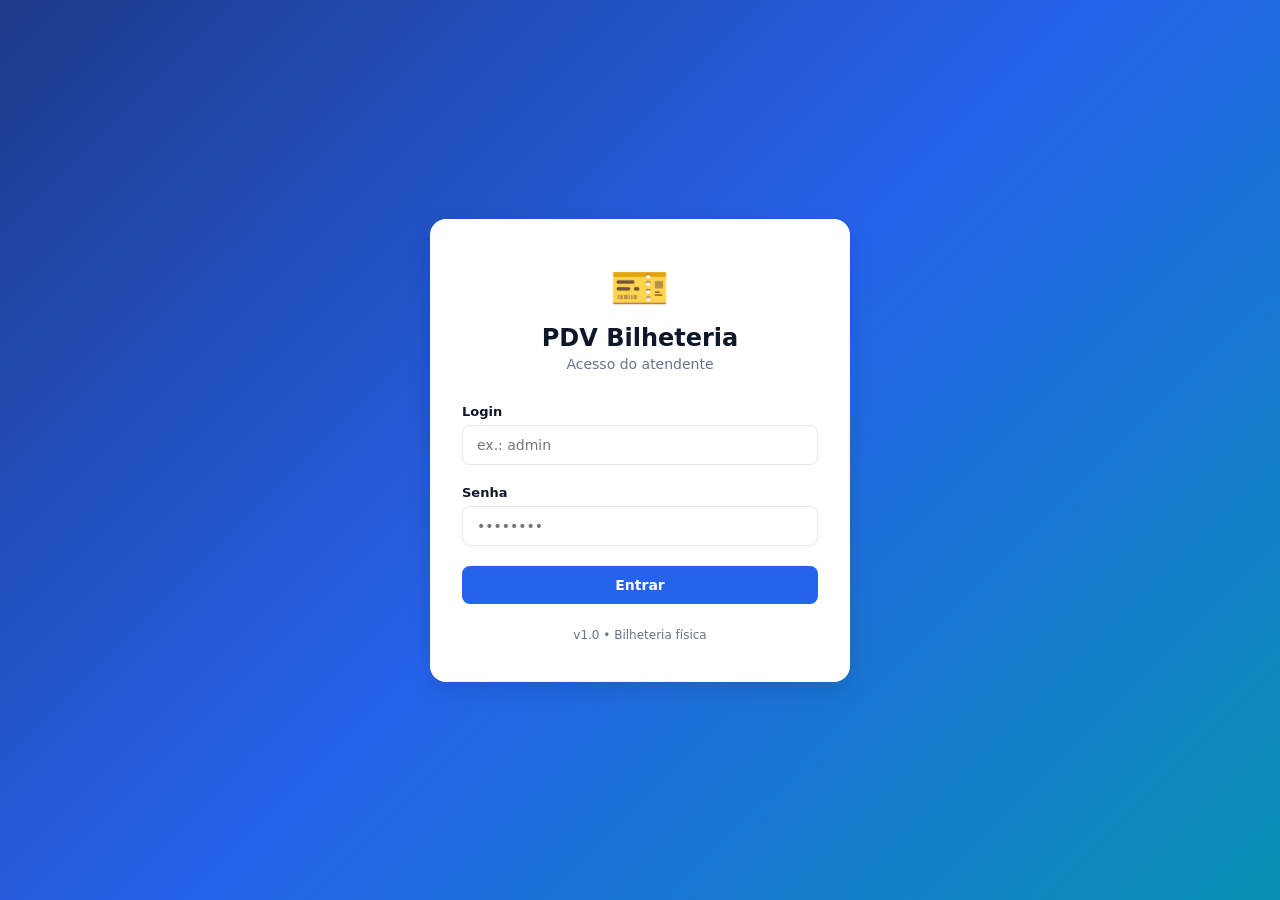
==== pdv/frontend/index.html @ 4f3d9599 "feat(pdv): adicionar frontend físico em HTML, CSS e JavaScript puro Co-authored-by: Copilot <copilot" ====
<!DOCTYPE html>
<html lang="pt-BR">
<head>
    <meta charset="UTF-8" />
    <meta name="viewport" content="width=device-width, initial-scale=1.0" />
    <title>PDV — Login do Atendente</title>
    <link rel="stylesheet" href="styles/styles.css" />
</head>
<body class="tela-login">
    <main class="card-login">
        <div class="logo">
            <span class="logo-icon">🎫</span>
            <h1>PDV Bilheteria</h1>
            <p class="subtitulo">Acesso do atendente</p>
        </div>

        <form id="form-login" novalidate>
            <div class="campo">
                <label for="login">Login</label>
                <input type="text" id="login" name="login" placeholder="ex.: admin" autocomplete="username" required />
            </div>

            <div class="campo">
                <label for="senha">Senha</label>
                <input type="password" id="senha" name="senha" placeholder="••••••••" autocomplete="current-password" required />
            </div>

            <div id="msg-erro" class="alerta alerta-erro oculto" role="alert"></div>

            <button type="submit" class="btn btn-primario btn-bloco" id="btn-entrar">
                <span class="btn-texto">Entrar</span>
                <span class="btn-spinner oculto"></span>
            </button>
        </form>

        <p class="rodape-info">v1.0 • Bilheteria física</p>
    </main>

    <script src="scripts/api.js"></script>
    <script src="scripts/auth.js"></script>
    <script src="scripts/login.js"></script>
</body>
</html>
---- pdv/frontend/styles/styles.css ----
:root {
    --cor-fundo: #0f172a;
    --cor-fundo-alt: #1e293b;
    --cor-card: #ffffff;
    --cor-card-borda: #e2e8f0;
    --cor-texto: #0f172a;
    --cor-texto-suave: #64748b;
    --cor-primaria: #2563eb;
    --cor-primaria-hover: #1d4ed8;
    --cor-sucesso: #10b981;
    --cor-erro: #ef4444;
    --cor-aviso: #f59e0b;
    --cor-disponivel: #10b981;
    --cor-vendido: #ef4444;
    --cor-reservado: #f59e0b;
    --raio: 10px;
    --sombra: 0 8px 24px rgba(2, 6, 23, 0.12);
    --sombra-leve: 0 1px 3px rgba(2, 6, 23, 0.08);
    --fonte: system-ui, -apple-system, "Segoe UI", Roboto, "Helvetica Neue", Arial, sans-serif;
}

* {
    box-sizing: border-box;
}

html, body {
    margin: 0;
    padding: 0;
    font-family: var(--fonte);
    color: var(--cor-texto);
    background: #f1f5f9;
    min-height: 100vh;
}

.oculto {
    display: none !important;
}

/* --- LOGIN --- */

.tela-login {
    background: linear-gradient(135deg, #1e3a8a 0%, #2563eb 50%, #0891b2 100%);
    display: flex;
    align-items: center;
    justify-content: center;
    padding: 24px;
}

.card-login {
    background: var(--cor-card);
    width: 100%;
    max-width: 420px;
    padding: 40px 32px;
    border-radius: 16px;
    box-shadow: var(--sombra);
}

.card-login .logo {
    text-align: center;
    margin-bottom: 32px;
}

.card-login .logo-icon {
    font-size: 48px;
    display: block;
    margin-bottom: 8px;
}

.card-login h1 {
    margin: 0;
    font-size: 24px;
    font-weight: 700;
}

.card-login .subtitulo {
    color: var(--cor-texto-suave);
    margin: 4px 0 0 0;
    font-size: 14px;
}

.rodape-info {
    text-align: center;
    color: var(--cor-texto-suave);
    font-size: 12px;
    margin-top: 24px;
    margin-bottom: 0;
}

/* --- TOPBAR --- */

.topbar {
    background: var(--cor-fundo);
    color: #f8fafc;
    padding: 14px 32px;
    display: flex;
    align-items: center;
    gap: 32px;
    box-shadow: var(--sombra-leve);
}

.topbar-marca {
    display: flex;
    align-items: center;
    gap: 8px;
    font-size: 16px;
}

.topbar-marca .logo-icon {
    font-size: 22px;
}

.topbar-nav {
    display: flex;
    gap: 8px;
    flex: 1;
}

.topbar-nav a {
    color: #cbd5e1;
    text-decoration: none;
    padding: 8px 14px;
    border-radius: 8px;
    font-size: 14px;
    font-weight: 500;
    transition: background 0.15s, color 0.15s;
}

.topbar-nav a:hover {
    background: rgba(255, 255, 255, 0.08);
    color: #ffffff;
}

.topbar-nav a.ativo {
    background: var(--cor-primaria);
    color: #ffffff;
}

.topbar-user {
    display: flex;
    align-items: center;
    gap: 12px;
    font-size: 14px;
    color: #cbd5e1;
}

/* --- CONTAINER E PAINEL --- */

.container {
    max-width: 1100px;
    margin: 32px auto;
    padding: 0 24px;
}

.painel {
    background: var(--cor-card);
    border: 1px solid var(--cor-card-borda);
    border-radius: var(--raio);
    padding: 32px;
    box-shadow: var(--sombra-leve);
}

.painel h1 {
    margin: 0 0 4px 0;
    font-size: 22px;
}

.painel-subtitulo {
    color: var(--cor-texto-suave);
    margin: 0 0 24px 0;
    font-size: 14px;
}

.painel-cabecalho {
    display: flex;
    justify-content: space-between;
    align-items: flex-start;
    gap: 16px;
    margin-bottom: 24px;
    flex-wrap: wrap;
}

.acoes-cabecalho {
    display: flex;
    gap: 8px;
    align-items: center;
}

/* --- FORMULÁRIOS --- */

.campo {
    margin-bottom: 20px;
}

.campo label {
    display: block;
    font-size: 13px;
    font-weight: 600;
    color: var(--cor-texto);
    margin-bottom: 6px;
}

.campo input[type="text"],
.campo input[type="password"],
.campo select,
select {
    width: 100%;
    padding: 11px 14px;
    border: 1px solid var(--cor-card-borda);
    border-radius: 8px;
    font-size: 14px;
    font-family: inherit;
    background: #ffffff;
    transition: border-color 0.15s, box-shadow 0.15s;
}

.campo input:focus,
.campo select:focus,
select:focus {
    outline: none;
    border-color: var(--cor-primaria);
    box-shadow: 0 0 0 3px rgba(37, 99, 235, 0.15);
}

.acoes-form {
    display: flex;
    gap: 12px;
    justify-content: flex-end;
    margin-top: 24px;
}

/* --- RADIO PAGAMENTO --- */

.grupo-radio {
    display: grid;
    grid-template-columns: repeat(auto-fit, minmax(140px, 1fr));
    gap: 10px;
}

.opcao-radio {
    border: 2px solid var(--cor-card-borda);
    border-radius: 10px;
    padding: 14px;
    cursor: pointer;
    text-align: center;
    font-weight: 500;
    transition: all 0.15s;
    user-select: none;
}

.opcao-radio:hover {
    border-color: var(--cor-primaria);
    background: #f8fafc;
}

.opcao-radio input[type="radio"] {
    display: none;
}

.opcao-radio:has(input[type="radio"]:checked) {
    border-color: var(--cor-primaria);
    background: rgba(37, 99, 235, 0.08);
    color: var(--cor-primaria);
}

/* --- GRADE DE ASSENTOS --- */

.grade-assentos {
    background: #f8fafc;
    border: 1px solid var(--cor-card-borda);
    border-radius: 8px;
    padding: 16px;
    min-height: 120px;
    max-height: 360px;
    overflow-y: auto;
}

.placeholder-grade {
    color: var(--cor-texto-suave);
    margin: 16px 0;
    text-align: center;
    font-size: 13px;
}

.setor-bloco {
    margin-bottom: 20px;
}

.setor-bloco:last-child {
    margin-bottom: 0;
}

.setor-titulo {
    font-size: 12px;
    font-weight: 700;
    color: var(--cor-texto-suave);
    text-transform: uppercase;
    letter-spacing: 0.5px;
    margin: 0 0 10px 0;
}

.linha-assentos {
    display: flex;
    flex-wrap: wrap;
    gap: 6px;
}

.assento {
    min-width: 56px;
    padding: 8px 6px;
    border: 1px solid transparent;
    border-radius: 6px;
    font-size: 12px;
    font-weight: 600;
    cursor: pointer;
    text-align: center;
    transition: all 0.15s;
    font-family: inherit;
}

.assento.disponivel {
    background: rgba(16, 185, 129, 0.15);
    color: #047857;
    border-color: rgba(16, 185, 129, 0.4);
}

.assento.disponivel:hover {
    background: var(--cor-disponivel);
    color: #ffffff;
}

.assento.vendido {
    background: #fee2e2;
    color: #b91c1c;
    cursor: not-allowed;
    opacity: 0.6;
}

.assento.reservado {
    background: #fef3c7;
    color: #b45309;
    cursor: not-allowed;
    opacity: 0.7;
}

.assento.selecionado {
    background: var(--cor-primaria) !important;
    color: #ffffff !important;
    border-color: var(--cor-primaria-hover) !important;
    transform: scale(1.05);
}

.resumo-assento {
    margin-top: 12px;
    padding: 12px 16px;
    background: rgba(37, 99, 235, 0.08);
    border: 1px solid rgba(37, 99, 235, 0.3);
    border-radius: 8px;
    font-size: 14px;
}

.resumo-assento strong {
    color: var(--cor-primaria);
}

/* --- BOTÕES --- */

.btn {
    padding: 11px 22px;
    border: none;
    border-radius: 8px;
    font-size: 14px;
    font-weight: 600;
    font-family: inherit;
    cursor: pointer;
    transition: background 0.15s, transform 0.05s;
    display: inline-flex;
    align-items: center;
    justify-content: center;
    gap: 8px;
}

.btn:active {
    transform: translateY(1px);
}

.btn:disabled {
    opacity: 0.6;
    cursor: not-allowed;
}

.btn-primario {
    background: var(--cor-primaria);
    color: #ffffff;
}

.btn-primario:hover:not(:disabled) {
    background: var(--cor-primaria-hover);
}

.btn-secundario {
    background: #ffffff;
    color: var(--cor-texto);
    border: 1px solid var(--cor-card-borda);
}

.btn-secundario:hover:not(:disabled) {
    background: #f8fafc;
}

.btn-link {
    background: transparent;
    color: #f8fafc;
    padding: 6px 12px;
    font-size: 13px;
}

.btn-link:hover {
    background: rgba(255, 255, 255, 0.1);
}

.btn-bloco {
    width: 100%;
}

.btn-spinner {
    width: 16px;
    height: 16px;
    border: 2px solid rgba(255, 255, 255, 0.3);
    border-top-color: #ffffff;
    border-radius: 50%;
    animation: girar 0.7s linear infinite;
}

@keyframes girar {
    to { 
        transform: rotate(360deg); 
    }
}

/* --- ALERTAS --- */

.alerta {
    padding: 12px 16px;
    border-radius: 8px;
    font-size: 14px;
    margin: 12px 0;
}

.alerta-erro {
    background: #fee2e2;
    color: #991b1b;
    border: 1px solid #fecaca;
}

.alerta-sucesso {
    background: #d1fae5;
    color: #065f46;
    border: 1px solid #a7f3d0;
}

/* --- CARDS DE TOTAIS --- */

.grade-totais {
    display: grid;
    grid-template-columns: repeat(auto-fit, minmax(200px, 1fr));
    gap: 16px;
    margin-bottom: 24px;
}

.card-total {
    background: #f8fafc;
    border: 1px solid var(--cor-card-borda);
    border-radius: var(--raio);
    padding: 16px 20px;
    display: flex;
    flex-direction: column;
    gap: 4px;
}

.card-label {
    color: var(--cor-texto-suave);
    font-size: 12px;
    text-transform: uppercase;
    letter-spacing: 0.5px;
    font-weight: 600;
}

.card-valor {
    font-size: 22px;
    color: var(--cor-texto);
}

/* --- TABELA --- */

.tabela-wrapper {
    overflow-x: auto;
    border: 1px solid var(--cor-card-borda);
    border-radius: var(--raio);
}

.tabela {
    width: 100%;
    border-collapse: collapse;
    font-size: 14px;
}

.tabela thead th {
    background: #f8fafc;
    text-align: left;
    padding: 12px 16px;
    font-weight: 600;
    color: var(--cor-texto-suave);
    border-bottom: 1px solid var(--cor-card-borda);
    text-transform: uppercase;
    font-size: 12px;
    letter-spacing: 0.5px;
}

.tabela tbody td {
    padding: 12px 16px;
    border-bottom: 1px solid var(--cor-card-borda);
}

.tabela tbody tr:last-child td {
    border-bottom: none;
}

.tabela tbody tr:hover {
    background: #f8fafc;
}

.alinhar-direita {
    text-align: right;
}

.celula-vazia {
    text-align: center;
    color: var(--cor-texto-suave);
    padding: 32px !important;
    font-style: italic;
}

.tag {
    display: inline-block;
    padding: 3px 10px;
    border-radius: 999px;
    font-size: 11px;
    font-weight: 600;
    text-transform: uppercase;
    letter-spacing: 0.5px;
}

.tag-dinheiro {
    background: #d1fae5;
    color: #065f46;
}

.tag-cartao {
    background: #dbeafe;
    color: #1e40af;
}

.tag-pix {
    background: #ede9fe;
    color: #5b21b6;
}

.codigo-curto {
    font-family: ui-monospace, "Cascadia Code", Menlo, Consolas, monospace;
    font-size: 12px;
    color: var(--cor-texto-suave);
}

/* --- MODAL --- */

.modal {
    position: fixed;
    inset: 0;
    background: rgba(15, 23, 42, 0.6);
    display: flex;
    align-items: center;
    justify-content: center;
    padding: 24px;
    z-index: 1000;
}

.modal-conteudo {
    background: #ffffff;
    border-radius: 14px;
    width: 100%;
    max-width: 460px;
    box-shadow: var(--sombra);
    overflow: hidden;
}

.modal-header {
    padding: 20px 24px;
    border-bottom: 1px solid var(--cor-card-borda);
}

.modal-header h2 {
    margin: 0;
    font-size: 18px;
    color: var(--cor-sucesso);
}

.modal-body {
    padding: 24px;
}

.modal-body .linha {
    display: flex;
    justify-content: space-between;
    padding: 8px 0;
    border-bottom: 1px dashed var(--cor-card-borda);
}

.modal-body .linha:last-child {
    border-bottom: none;
}

.modal-body .label {
    color: var(--cor-texto-suave);
    font-size: 13px;
}

.modal-body .valor {
    font-weight: 600;
    font-size: 14px;
}

.modal-body .valor-grande {
    font-size: 22px;
    color: var(--cor-primaria);
    font-weight: 700;
}

.modal-footer {
    padding: 16px 24px;
    border-top: 1px solid var(--cor-card-borda);
    display: flex;
    justify-content: flex-end;
    gap: 8px;
    background: #f8fafc;
}

/* --- RESPONSIVO --- */

@media (max-width: 700px) {
    .topbar {
        flex-wrap: wrap;
        padding: 12px 16px;
        gap: 12px;
    }

    .container {
        padding: 0 12px;
        margin: 16px auto;
    }

    .painel {
        padding: 20px;
    }

    .acoes-form {
        flex-direction: column-reverse;
    }

    .acoes-form .btn {
        width: 100%;
    }
}

/* --- PRINT --- */

@media print {
    body * {
        visibility: hidden;
    }

    .modal,
    .modal-conteudo,
    .modal-conteudo * {
        visibility: visible;
    }

    .modal {
        position: static;
        background: none;
    }

    .modal-footer {
        display: none;
    }

    .modal-conteudo {
        box-shadow: none;
        border: 1px solid #000;
    }
}
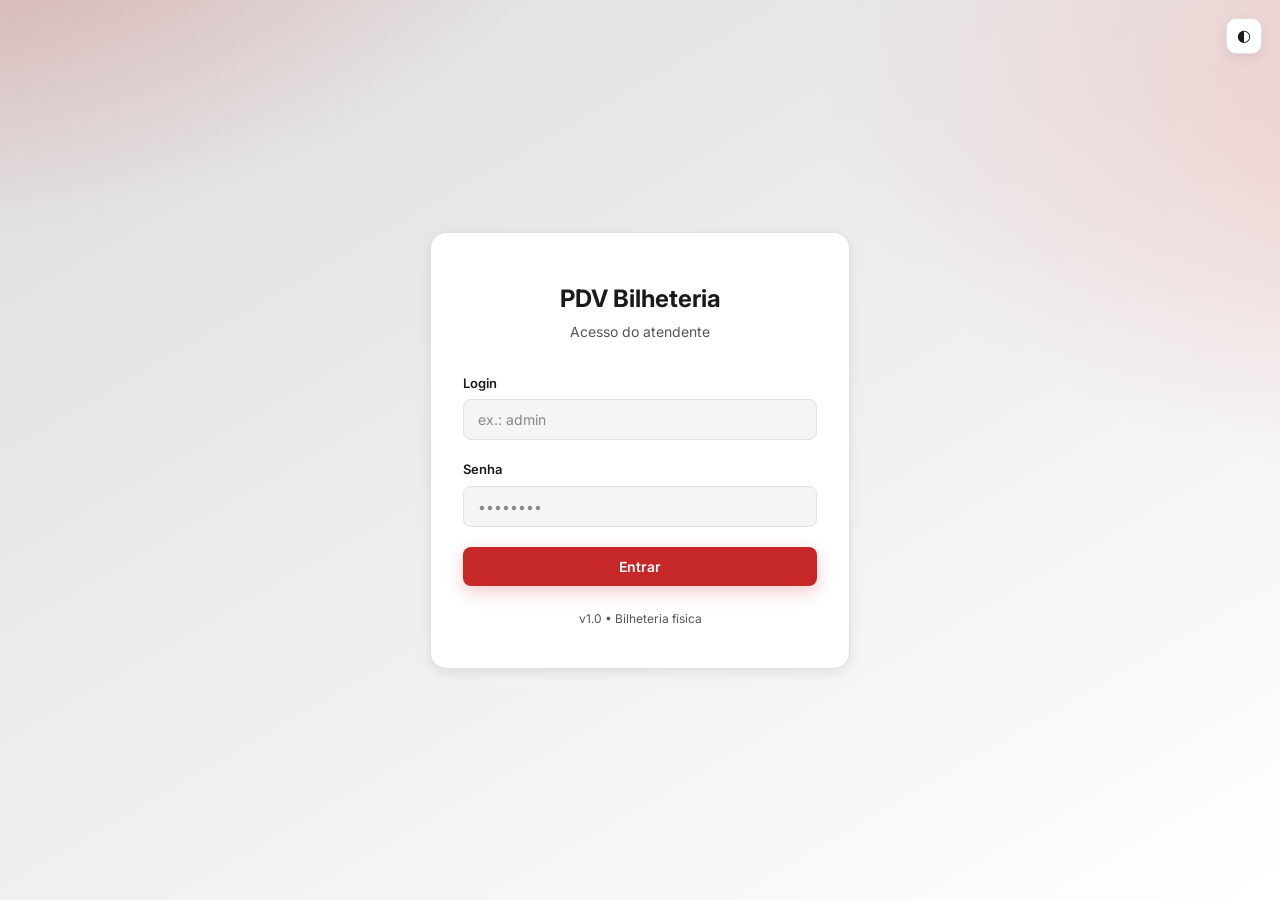
==== commit de55a8f0: "adiciona carrinho, modalidades de ingresso e componentes de UI" ====
--- a/pdv/frontend/index.html
+++ b/pdv/frontend/index.html
@@ -4,12 +4,13 @@
     <meta charset="UTF-8" />
     <meta name="viewport" content="width=device-width, initial-scale=1.0" />
     <title>PDV — Login do Atendente</title>
-    <link rel="stylesheet" href="styles/styles.css" />
+    <link rel="stylesheet" href="styles/styles.css?v=4" />
 </head>
 <body class="tela-login">
+    <button id="btn-tema" class="btn-tema-login" type="button" aria-label="Alternar tema" title="Alternar tema">◐</button>
     <main class="card-login">
         <div class="logo">
-            <span class="logo-icon">🎫</span>
+            <span class="logo-icon"></span>
             <h1>PDV Bilheteria</h1>
             <p class="subtitulo">Acesso do atendente</p>
         </div>
--- a/pdv/frontend/styles/styles.css
+++ b/pdv/frontend/styles/styles.css
@@ -1,22 +1,79 @@
+@import url("https://fonts.googleapis.com/css2?family=Inter:wght@400;500;600;700;800&display=swap");
+
 :root {
-    --cor-fundo: #0f172a;
-    --cor-fundo-alt: #1e293b;
-    --cor-card: #ffffff;
-    --cor-card-borda: #e2e8f0;
-    --cor-texto: #0f172a;
-    --cor-texto-suave: #64748b;
-    --cor-primaria: #2563eb;
-    --cor-primaria-hover: #1d4ed8;
+    /* --- TOKENS BASE  --- */
+    --bg: #ffffff;
+    --bg-secondary: #f5f5f5;
+    --ink: #1a1a1a;
+    --ink-secondary: #555555;
+    --muted: #888888;
+    --brand: #c62828;
+    --brand-hover: #a11b1b;
+    --brand-light: #ffebee;
+    --panel: #ffffff;
+    --panel-hover: #fafafa;
+    --line: #e0e0e0;
+    --line-light: #f0f0f0;
+    --success-bg: #e8f5e9;
+    --success-ink: #2e7d32;
+    --error-bg: #ffebee;
+    --error-ink: #c62828;
+    --warning-bg: #fff8e1;
+    --warning-ink: #f57c00;
+    --shadow-sm: 0 1px 3px rgba(0, 0, 0, 0.06);
+    --shadow-md: 0 4px 12px rgba(0, 0, 0, 0.08);
+    --shadow-lg: 0 8px 30px rgba(0, 0, 0, 0.12);
+    --radius-sm: 8px;
+    --radius-md: 12px;
+    --radius-lg: 16px;
+    --focus-ring: rgba(198, 40, 40, 0.28);
+    --overlay: rgba(0, 0, 0, 0.55);
+
+    /* --- MAPEAMENTO DE COMPATIBILIDADE COM CLASSES EXISTENTES --- */
+    --cor-fundo: var(--bg);
+    --cor-fundo-alt: var(--bg-secondary);
+    --cor-card: var(--panel);
+    --cor-card-borda: var(--line);
+    --cor-texto: var(--ink);
+    --cor-texto-suave: var(--ink-secondary);
+    --cor-primaria: var(--brand);
+    --cor-primaria-hover: var(--brand-hover);
     --cor-sucesso: #10b981;
     --cor-erro: #ef4444;
     --cor-aviso: #f59e0b;
     --cor-disponivel: #10b981;
     --cor-vendido: #ef4444;
     --cor-reservado: #f59e0b;
-    --raio: 10px;
-    --sombra: 0 8px 24px rgba(2, 6, 23, 0.12);
-    --sombra-leve: 0 1px 3px rgba(2, 6, 23, 0.08);
-    --fonte: system-ui, -apple-system, "Segoe UI", Roboto, "Helvetica Neue", Arial, sans-serif;
+    --raio: var(--radius-md);
+    --sombra: var(--shadow-lg);
+    --sombra-leve: var(--shadow-sm);
+    --fonte: "Inter", -apple-system, BlinkMacSystemFont, "Segoe UI", Roboto, "Helvetica Neue", Arial, sans-serif;
+}
+
+[data-theme="dark"] {
+    --bg: #121212;
+    --bg-secondary: #1e1e1e;
+    --ink: #f0f0f0;
+    --ink-secondary: #b0b0b0;
+    --muted: #777777;
+    --brand: #ef5350;
+    --brand-hover: #e53935;
+    --brand-light: rgba(239, 83, 80, 0.12);
+    --panel: #1e1e1e;
+    --panel-hover: #2a2a2a;
+    --line: #333333;
+    --line-light: #2a2a2a;
+    --success-bg: rgba(129, 199, 132, 0.12);
+    --success-ink: #81c784;
+    --error-bg: rgba(239, 83, 80, 0.12);
+    --error-ink: #ef9a9a;
+    --warning-bg: rgba(255, 183, 77, 0.12);
+    --warning-ink: #ffb74d;
+    --shadow-sm: 0 1px 3px rgba(0, 0, 0, 0.3);
+    --shadow-md: 0 4px 12px rgba(0, 0, 0, 0.4);
+    --shadow-lg: 0 8px 30px rgba(0, 0, 0, 0.5);
+    --focus-ring: rgba(239, 83, 80, 0.38);
+    --overlay: rgba(0, 0, 0, 0.75);
 }
 
 * {
@@ -28,7 +85,7 @@
     padding: 0;
     font-family: var(--fonte);
     color: var(--cor-texto);
-    background: #f1f5f9;
+    background: var(--bg);
     min-height: 100vh;
 }
 
@@ -37,7 +94,6 @@
 }
 
 /* --- LOGIN --- */
-
 .tela-login {
     background: linear-gradient(135deg, #1e3a8a 0%, #2563eb 50%, #0891b2 100%);
     display: flex;
@@ -87,7 +143,6 @@
 }
 
 /* --- TOPBAR --- */
-
 .topbar {
     background: var(--cor-fundo);
     color: #f8fafc;
@@ -144,7 +199,6 @@
 }
 
 /* --- CONTAINER E PAINEL --- */
-
 .container {
     max-width: 1100px;
     margin: 32px auto;
@@ -186,7 +240,6 @@
 }
 
 /* --- FORMULÁRIOS --- */
-
 .campo {
     margin-bottom: 20px;
 }
@@ -201,6 +254,10 @@
 
 .campo input[type="text"],
 .campo input[type="password"],
+.campo input[type="email"],
+.campo input[type="number"],
+.campo input[type="date"],
+.campo input[type="tel"],
 .campo select,
 select {
     width: 100%;
@@ -229,7 +286,6 @@
 }
 
 /* --- RADIO PAGAMENTO --- */
-
 .grupo-radio {
     display: grid;
     grid-template-columns: repeat(auto-fit, minmax(140px, 1fr));
@@ -263,7 +319,6 @@
 }
 
 /* --- GRADE DE ASSENTOS --- */
-
 .grade-assentos {
     background: #f8fafc;
     border: 1px solid var(--cor-card-borda);
@@ -363,7 +418,6 @@
 }
 
 /* --- BOTÕES --- */
-
 .btn {
     padding: 11px 22px;
     border: none;
@@ -438,7 +492,6 @@
 }
 
 /* --- ALERTAS --- */
-
 .alerta {
     padding: 12px 16px;
     border-radius: 8px;
@@ -459,7 +512,6 @@
 }
 
 /* --- CARDS DE TOTAIS --- */
-
 .grade-totais {
     display: grid;
     grid-template-columns: repeat(auto-fit, minmax(200px, 1fr));
@@ -467,6 +519,35 @@
     margin-bottom: 24px;
 }
 
+/* --- ABAS DO RELATÓRIO --- */
+.abas {
+    display: flex;
+    gap: 4px;
+    border-bottom: 1px solid var(--cor-card-borda);
+    margin: 16px 0 20px;
+}
+
+.aba {
+    background: transparent;
+    border: 0;
+    border-bottom: 2px solid transparent;
+    padding: 10px 16px;
+    font-size: 14px;
+    font-weight: 500;
+    color: var(--cor-texto-suave);
+    cursor: pointer;
+    transition: color 0.15s ease, border-color 0.15s ease;
+}
+
+.aba:hover {
+    color: var(--cor-texto);
+}
+
+.aba.ativa {
+    color: var(--cor-primaria);
+    border-bottom-color: var(--cor-primaria);
+}
+
 .card-total {
     background: #f8fafc;
     border: 1px solid var(--cor-card-borda);
@@ -491,7 +572,6 @@
 }
 
 /* --- TABELA --- */
-
 .tabela-wrapper {
     overflow-x: auto;
     border: 1px solid var(--cor-card-borda);
@@ -571,8 +651,48 @@
     color: var(--cor-texto-suave);
 }
 
+/* --- TICKET NO COMPROVANTE --- */
+.qr-container {
+    display: flex;
+    flex-direction: column;
+    align-items: center;
+    gap: 8px;
+    margin: 20px 0 4px;
+    padding: 16px;
+    border-top: 1px dashed var(--cor-card-borda);
+}
+
+.qr-container canvas {
+    width: 200px;
+    height: 200px;
+    background: #ffffff;
+    padding: 8px;
+    border-radius: 8px;
+    box-shadow: 0 0 0 1px var(--cor-card-borda);
+}
+
+.ticket-codigo {
+    font-family: ui-monospace, "Cascadia Code", Menlo, Consolas, monospace;
+    font-size: 18px;
+    font-weight: 700;
+    letter-spacing: 2px;
+    color: var(--cor-primaria);
+    margin-top: 4px;
+}
+
+.qr-dica {
+    color: var(--cor-texto-suave);
+    font-size: 12px;
+}
+
+.campo-dica {
+    display: block;
+    margin-top: 4px;
+    font-size: 12px;
+    color: var(--cor-texto-suave);
+}
+
 /* --- MODAL --- */
-
 .modal {
     position: fixed;
     inset: 0;
@@ -644,8 +764,467 @@
     background: #f8fafc;
 }
 
+body {
+    background:
+        radial-gradient(1200px 600px at -10% -10%, rgba(198, 40, 40, 0.08), transparent 60%),
+        radial-gradient(900px 500px at 110% -20%, rgba(198, 40, 40, 0.05), transparent 60%),
+        var(--bg);
+    color: var(--ink);
+    line-height: 1.5;
+    -webkit-font-smoothing: antialiased;
+    transition: background 0.2s ease, color 0.2s ease;
+}
+
+.topbar {
+    position: sticky;
+    top: 0;
+    z-index: 40;
+    background: color-mix(in srgb, var(--panel) 88%, transparent);
+    color: var(--ink);
+    border-bottom: 1px solid var(--line);
+    backdrop-filter: blur(12px);
+    -webkit-backdrop-filter: blur(12px);
+    box-shadow: var(--shadow-sm);
+}
+
+.topbar-nav a {
+    color: var(--ink-secondary);
+}
+
+.topbar-nav a:hover {
+    background: var(--brand-light);
+    color: var(--brand);
+}
+
+.topbar-nav a.ativo {
+    background: var(--brand);
+    color: #ffffff;
+    box-shadow: 0 4px 14px rgba(198, 40, 40, 0.28);
+}
+
+.topbar-user {
+    color: var(--ink-secondary);
+}
+
+.btn-tema,
+.btn-tema-login {
+    display: inline-flex;
+    align-items: center;
+    justify-content: center;
+    width: 36px;
+    height: 36px;
+    border-radius: 10px;
+    border: 1px solid var(--line);
+    color: var(--ink);
+    background: var(--panel);
+    cursor: pointer;
+    font-size: 16px;
+    line-height: 1;
+    transition: transform 0.12s ease, border-color 0.2s ease, background 0.2s ease;
+}
+
+.btn-tema:hover,
+.btn-tema-login:hover {
+    border-color: var(--brand);
+    background: var(--brand-light);
+    color: var(--brand);
+}
+
+.btn-tema:active,
+.btn-tema-login:active {
+    transform: translateY(1px);
+}
+
+.btn-tema-login {
+    position: fixed;
+    right: 18px;
+    top: 18px;
+    z-index: 80;
+    box-shadow: var(--shadow-md);
+}
+
+.tela-login {
+    background:
+        radial-gradient(1200px 700px at -10% -20%, rgba(198, 40, 40, 0.35), transparent 60%),
+        radial-gradient(1100px 620px at 120% 10%, rgba(229, 57, 53, 0.22), transparent 65%),
+        linear-gradient(150deg, color-mix(in srgb, var(--bg-secondary) 90%, #050505 10%), var(--bg));
+}
+
+.card-login,
+.painel,
+.modal-conteudo {
+    background: var(--panel);
+    border: 1px solid var(--line);
+    border-radius: var(--radius-lg);
+    box-shadow: var(--shadow-md);
+}
+
+.painel {
+    box-shadow: var(--shadow-md);
+}
+
+.painel-subtitulo,
+.rodape-info,
+.card-label,
+.campo-dica,
+.qr-dica,
+.codigo-curto,
+.topbar-user {
+    color: var(--ink-secondary);
+}
+
+.campo input[type="text"],
+.campo input[type="password"],
+.campo input[type="number"],
+.campo input[type="email"],
+.campo input[type="date"],
+.campo input[type="tel"],
+.campo select,
+select {
+    border: 1.5px solid var(--line);
+    border-radius: var(--radius-sm);
+    background: var(--bg-secondary);
+    color: var(--ink);
+}
+
+.campo input::placeholder {
+    color: var(--muted);
+}
+
+.campo input:focus,
+.campo select:focus,
+select:focus {
+    border-color: var(--brand);
+    box-shadow: 0 0 0 3px var(--focus-ring);
+}
+
+/* --- DROPDOWN CUSTOMIZADO (COMPONENTE cselect) --- */
+/* OCULTA O SELECT NATIVO, MAS MANTEM NO DOM PARA A LOGICA EXISTENTE */
+.cselect__native {
+    position: absolute !important;
+    width: 1px;
+    height: 1px;
+    padding: 0;
+    margin: -1px;
+    border: 0;
+    opacity: 0;
+    overflow: hidden;
+    pointer-events: none;
+    clip: rect(0 0 0 0);
+}
+
+.cselect {
+    position: relative;
+    width: 100%;
+}
+
+/* --- GATILHO: MESMO VISUAL DOS CAMPOS DO SISTEMA --- */
+.cselect__trigger {
+    display: flex;
+    align-items: center;
+    justify-content: space-between;
+    gap: 8px;
+    width: 100%;
+    padding: 11px 14px;
+    border: 1.5px solid var(--line);
+    border-radius: var(--radius-sm);
+    background: var(--bg-secondary);
+    color: var(--ink);
+    font-size: 14px;
+    font-family: inherit;
+    text-align: left;
+    cursor: pointer;
+    transition: border-color 0.15s, box-shadow 0.15s;
+}
+
+.cselect__trigger:hover {
+    border-color: var(--brand);
+}
+
+.cselect--aberto .cselect__trigger,
+.cselect__trigger:focus {
+    outline: none;
+    border-color: var(--brand);
+    box-shadow: 0 0 0 3px var(--focus-ring);
+}
+
+/* COR ESMAECIDA QUANDO NENHUM VALOR FOI ESCOLHIDO */
+.cselect__trigger--placeholder .cselect__label {
+    color: var(--muted);
+}
+
+.cselect__label {
+    flex: 1;
+    overflow: hidden;
+    text-overflow: ellipsis;
+    white-space: nowrap;
+}
+
+/* --- SETA (CHEVRON) DESENHADA EM CSS --- */
+.cselect__arrow {
+    width: 9px;
+    height: 9px;
+    flex-shrink: 0;
+    border-right: 2px solid var(--muted);
+    border-bottom: 2px solid var(--muted);
+    transform: rotate(45deg);
+    transition: transform 0.2s, border-color 0.2s;
+    margin-top: -3px;
+}
+
+.cselect--aberto .cselect__arrow {
+    transform: rotate(-135deg);
+    margin-top: 2px;
+    border-color: var(--brand);
+}
+
+/* --- LISTA DE OPCOES --- */
+.cselect__list {
+    position: absolute;
+    top: calc(100% + 6px);
+    left: 0;
+    right: 0;
+    z-index: 120;
+    margin: 0;
+    padding: 6px;
+    max-height: 260px;
+    overflow-y: auto;
+    list-style: none;
+    background: var(--panel);
+    border: 1.5px solid var(--line);
+    border-radius: var(--radius-md);
+    box-shadow: var(--shadow-lg);
+    animation: cselect-fadeIn 0.12s ease;
+}
+
+@keyframes cselect-fadeIn {
+    from { opacity: 0; transform: translateY(-4px); }
+    to   { opacity: 1; transform: translateY(0); }
+}
+
+.cselect__option {
+    padding: 10px 12px;
+    border-radius: var(--radius-sm);
+    font-size: 14px;
+    color: var(--ink);
+    cursor: pointer;
+    white-space: nowrap;
+    overflow: hidden;
+    text-overflow: ellipsis;
+    transition: background 0.12s, color 0.12s;
+}
+
+.cselect__option:hover {
+    background: var(--brand-light);
+    color: var(--brand);
+}
+
+.cselect__option--ativa {
+    background: var(--brand);
+    color: #ffffff;
+    font-weight: 600;
+}
+
+.cselect__option--ativa:hover {
+    background: var(--brand);
+    color: #ffffff;
+}
+
+.cselect__option--disabled {
+    color: var(--muted);
+    cursor: not-allowed;
+}
+
+.cselect__option--disabled:hover {
+    background: transparent;
+    color: var(--muted);
+}
+
+/* ESTADO DESABILITADO (EX: FILTRO DO RELATORIO EM ABAS AGREGADAS) */
+.cselect--disabled {
+    opacity: 0.55;
+}
+
+.cselect--disabled .cselect__trigger {
+    cursor: not-allowed;
+}
+
+/* SCROLLBAR DA LISTA */
+.cselect__list::-webkit-scrollbar {
+    width: 6px;
+}
+
+.cselect__list::-webkit-scrollbar-thumb {
+    background: var(--line);
+    border-radius: 3px;
+}
+
+.cselect__list::-webkit-scrollbar-thumb:hover {
+    background: var(--muted);
+}
+
+.btn {
+    border-radius: var(--radius-sm);
+}
+
+.btn-primario {
+    background: var(--brand);
+    box-shadow: 0 6px 18px rgba(198, 40, 40, 0.24);
+}
+
+.btn-primario:hover:not(:disabled) {
+    background: var(--brand-hover);
+}
+
+.btn-secundario {
+    background: var(--panel);
+    color: var(--ink);
+    border: 1px solid var(--line);
+}
+
+.btn-secundario:hover:not(:disabled) {
+    background: var(--panel-hover);
+    border-color: var(--brand);
+}
+
+.btn-link {
+    color: var(--ink-secondary);
+}
+
+.btn-link:hover {
+    background: var(--brand-light);
+    color: var(--brand);
+}
+
+.grade-assentos,
+.card-total,
+.tabela thead th,
+.modal-footer {
+    background: var(--bg-secondary);
+}
+
+.grade-assentos,
+.card-total,
+.tabela-wrapper,
+.modal-header,
+.modal-footer,
+.qr-container canvas {
+    border-color: var(--line);
+}
+
+.assento.disponivel {
+    background: color-mix(in srgb, #10b981 16%, transparent);
+    color: #047857;
+}
+
+.assento.disponivel:hover {
+    background: #10b981;
+    color: #ffffff;
+}
+
+[data-theme="dark"] .assento.disponivel {
+    color: #6ee7b7;
+    border-color: rgba(110, 231, 183, 0.35);
+}
+
+.assento.vendido {
+    background: color-mix(in srgb, #ef4444 18%, transparent);
+    color: #dc2626;
+}
+
+.assento.reservado {
+    background: color-mix(in srgb, #f59e0b 18%, transparent);
+    color: #b45309;
+}
+
+[data-theme="dark"] .assento.vendido {
+    color: #fca5a5;
+}
+
+[data-theme="dark"] .assento.reservado {
+    color: #fcd34d;
+}
+
+.resumo-assento {
+    background: var(--brand-light);
+    border: 1px solid color-mix(in srgb, var(--brand) 35%, transparent);
+}
+
+.resumo-assento strong,
+.ticket-codigo,
+.aba.ativa,
+.card-valor {
+    color: var(--brand);
+}
+
+.alerta-erro {
+    background: var(--error-bg);
+    color: var(--error-ink);
+    border-color: color-mix(in srgb, var(--error-ink) 25%, transparent);
+}
+
+.alerta-sucesso {
+    background: var(--success-bg);
+    color: var(--success-ink);
+    border-color: color-mix(in srgb, var(--success-ink) 25%, transparent);
+}
+
+.aba {
+    color: var(--ink-secondary);
+}
+
+.aba:hover {
+    color: var(--ink);
+}
+
+.aba.ativa {
+    border-bottom-color: var(--brand);
+}
+
+.tabela thead th {
+    color: var(--ink-secondary);
+}
+
+.tabela tbody tr:hover {
+    background: var(--panel-hover);
+}
+
+.tag-dinheiro {
+    background: color-mix(in srgb, #10b981 16%, transparent);
+    color: #047857;
+}
+
+.tag-cartao {
+    background: color-mix(in srgb, #3b82f6 16%, transparent);
+    color: #1d4ed8;
+}
+
+.tag-pix {
+    background: color-mix(in srgb, #8b5cf6 16%, transparent);
+    color: #6d28d9;
+}
+
+[data-theme="dark"] .tag-dinheiro {
+    color: #86efac;
+}
+
+[data-theme="dark"] .tag-cartao {
+    color: #93c5fd;
+}
+
+[data-theme="dark"] .tag-pix {
+    color: #c4b5fd;
+}
+
+.modal {
+    background: var(--overlay);
+}
+
+[data-theme="dark"] .qr-container canvas {
+    background: #ffffff;
+}
+
 /* --- RESPONSIVO --- */
-
 @media (max-width: 700px) {
     .topbar {
         flex-wrap: wrap;
@@ -672,7 +1251,6 @@
 }
 
 /* --- PRINT --- */
-
 @media print {
     body * {
         visibility: hidden;
@@ -698,3 +1276,155 @@
         border: 1px solid #000;
     }
 }
+
+/* ==================== NOVA VENDA: GRID DO FORMULARIO ==================== */
+/* --- DUAS COLUNAS RESPONSIVAS --- */
+.form-grid {
+    display: grid;
+    grid-template-columns: 1fr 1fr;
+    gap: 0 18px;
+}
+
+/* --- TRES COLUNAS (NUMERO / COMPLEMENTO / BAIRRO) --- */
+.form-grid-3 {
+    grid-template-columns: 1fr 1fr 1fr;
+}
+
+/* --- ENDERECO: CAMPO CURTO + CAMPO LARGO --- */
+.form-grid-endereco {
+    grid-template-columns: 0.8fr 2fr;
+}
+
+/* --- CAMPO QUE OCUPA MAIS ESPACO --- */
+.campo-largo {
+    grid-column: auto;
+}
+
+/* --- TITULO DE CADA SECAO DO FORMULARIO --- */
+.secao-titulo {
+    font-size: 15px;
+    font-weight: 700;
+    color: var(--cor-primaria);
+    margin: 26px 0 14px;
+    padding-bottom: 8px;
+    border-bottom: 1px solid var(--cor-card-borda);
+}
+
+.secao-titulo:first-of-type {
+    margin-top: 8px;
+}
+
+@media (max-width: 640px) {
+    .form-grid,
+    .form-grid-3,
+    .form-grid-endereco {
+        grid-template-columns: 1fr;
+    }
+}
+
+/* ==================== TELA HUB (HOME) ==================== */
+.hub-cabecalho {
+    margin-bottom: 24px;
+}
+
+.hub-cabecalho h1 {
+    font-size: 26px;
+    margin-bottom: 4px;
+}
+
+/* --- CONTAINER DOS CARDS DO HUB --- */
+.hub-cards {
+    display: grid;
+    grid-template-columns: 1fr 1fr;
+    gap: 20px;
+}
+
+/* --- CARD CLICAVEL DO HUB --- */
+.hub-card {
+    display: flex;
+    flex-direction: column;
+    align-items: flex-start;
+    gap: 8px;
+    padding: 28px 24px;
+    border-radius: var(--radius-md, 14px);
+    background: var(--cor-card);
+    border: 1.5px solid var(--cor-card-borda);
+    text-decoration: none;
+    color: var(--cor-texto);
+    transition: transform 0.15s, border-color 0.15s, box-shadow 0.15s;
+}
+
+.hub-card:hover {
+    transform: translateY(-3px);
+    border-color: var(--cor-primaria);
+    box-shadow: var(--shadow-lg, 0 12px 28px rgba(0, 0, 0, 0.12));
+}
+
+.hub-card-icon {
+    display: inline-flex;
+    align-items: center;
+    justify-content: center;
+    width: 52px;
+    height: 52px;
+    border-radius: 12px;
+    background: var(--brand-light);
+    color: var(--cor-primaria);
+}
+
+.hub-card-icon svg {
+    width: 28px;
+    height: 28px;
+}
+
+.hub-card-titulo {
+    font-size: 18px;
+    font-weight: 700;
+}
+
+.hub-card-desc {
+    font-size: 13px;
+    color: var(--cor-texto-suave);
+}
+
+@media (max-width: 640px) {
+    .hub-cards {
+        grid-template-columns: 1fr;
+    }
+}
+
+/* ==================== COMPROVANTE: CONTA CRIADA + QR ==================== */
+/* --- AVISO DE CONTA CRIADA PARA O CLIENTE --- */
+.aviso-conta {
+    margin: 16px 0;
+    padding: 14px 16px;
+    border-radius: 10px;
+    background: var(--success-bg, #ecfdf5);
+    border: 1px solid color-mix(in srgb, var(--cor-sucesso) 35%, transparent);
+}
+
+.aviso-conta strong {
+    color: var(--cor-sucesso);
+}
+
+.aviso-conta p {
+    margin: 6px 0;
+    font-size: 13px;
+    color: var(--cor-texto-suave);
+}
+
+.aviso-conta small {
+    display: block;
+    margin-top: 8px;
+    font-size: 12px;
+    color: var(--cor-texto-suave);
+}
+
+/* --- IMAGEM DO QR CODE GERADO PELO BACKEND --- */
+.qr-img {
+    width: 200px;
+    height: 200px;
+    background: #ffffff;
+    padding: 8px;
+    border: 1px solid var(--cor-card-borda);
+    border-radius: 10px;
+}
